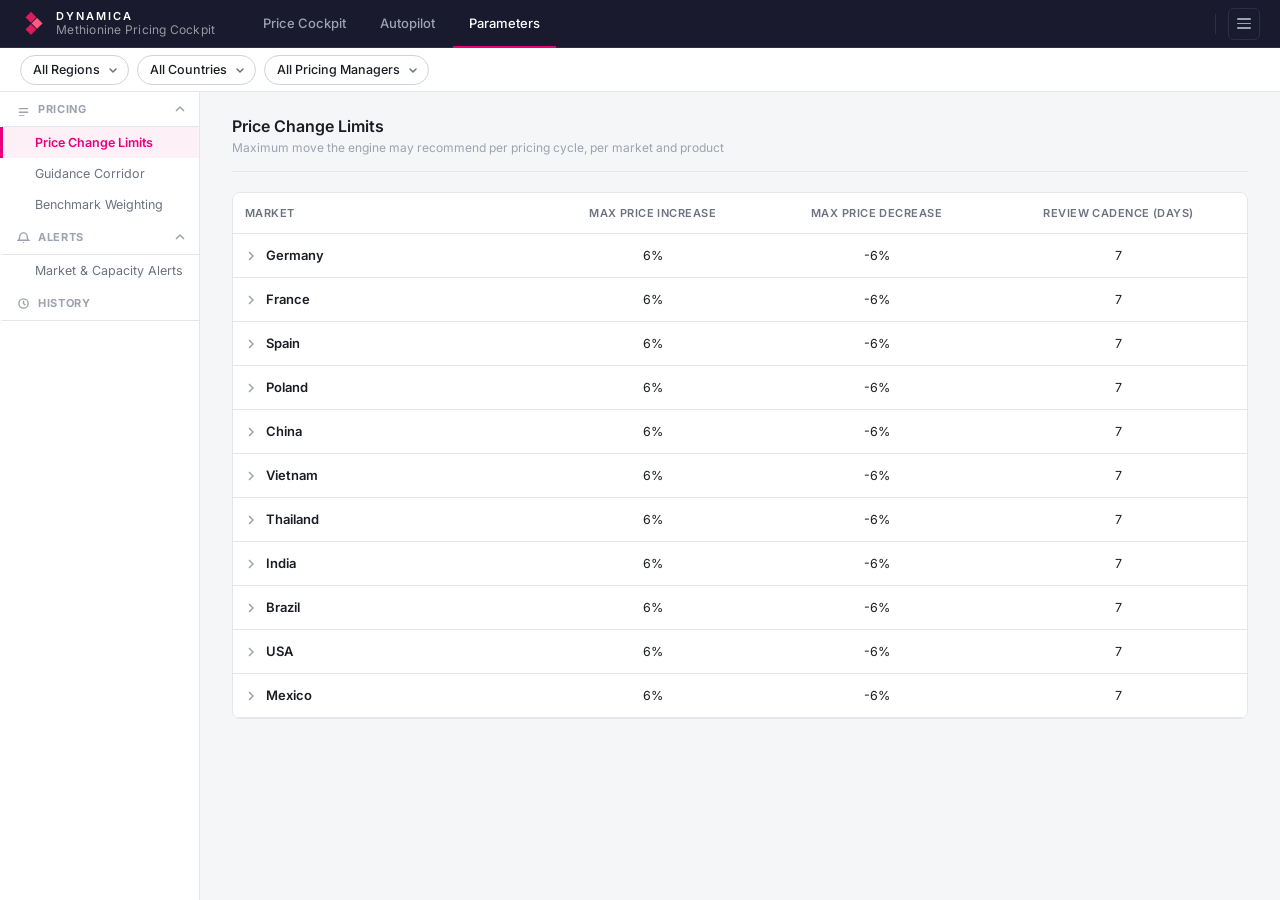
==== adisseo/parameters.html @ 4eb28b3c "Adisseo Methionine Pricing Cockpit demo Reskin of the Dynamica pricing demo for Adisseo's Methionine" ====
<!DOCTYPE html>
<html lang="en">
<head>
  <meta charset="UTF-8" />
  <meta name="viewport" content="width=device-width, initial-scale=1.0" />
  <title>Parameters — Dynamica Methionine</title>
  <link rel="stylesheet" href="styles.css" />
  <script src="data.js"></script>
  <script>const COMMUNITIES = COUNTRIES;</script>
  <script src="filters.js"></script>
</head>
<body>
<div class="app">
  <nav class="topnav">
    <a href="pricing.html" style="display:flex;align-items:center;gap:8px;margin-right:32px;text-decoration:none;flex-shrink:0;">
      <img src="engine_logo (2).png" style="height:28px;width:auto;display:block;" alt="Dynamica">
      <div style="display:flex;flex-direction:column;line-height:1;gap:2px;">
        <span style="font-family:'Inter',sans-serif;font-size:11px;font-weight:600;letter-spacing:0.18em;color:#ffffff;text-transform:uppercase;">DYNAMICA</span>
        <span style="font-family:'Inter',sans-serif;font-size:12px;font-weight:400;letter-spacing:0.02em;color:rgba(255,255,255,0.55);">Methionine Pricing Cockpit</span>
      </div>
    </a>
    <div class="nav-tabs">
      <a href="pricing.html" class="nav-tab">Price Cockpit</a>
      <a href="autopilot.html" class="nav-tab">Autopilot</a>
      <a href="parameters.html" class="nav-tab active">Parameters</a>
    </div>
    <div class="nav-divider"></div>
    <div style="position:relative;">
      <button class="nav-menu-btn" id="menuBtn" onclick="toggleMenu()"><span></span><span></span><span></span></button>
      <div class="nav-dropdown" id="navDropdown">
        <a href="login.html" style="color:var(--text-secondary);"><svg viewBox="0 0 16 16" fill="none" stroke="currentColor" stroke-width="1.5" stroke-linecap="round"><path d="M7 3H3v10h4"/><path d="M10 11l3-3-3-3"/><line x1="13" y1="8" x2="6.5" y2="8"/></svg>Log out</a>
      </div>
    </div>
  </nav>

  <div class="filter-bar" id="filterBar"></div>

  <div style="display:flex;flex:1;overflow:hidden;">
    <div id="paramNav" style="width:200px;flex-shrink:0;border-right:1px solid var(--border);overflow-y:auto;background:var(--surface);"></div>
    <div id="paramPanel" style="flex:1;overflow-y:auto;padding:24px 32px;background:var(--body-bg);"></div>
  </div>
</div>

<script>
// ── Sections config ──────────────────────────────────────
const PARAM_SECTIONS = [
  {
    group: 'Pricing',
    icon: '<path d="M2 10h10M2 6h10M2 14h6"/>',
    items: [
      { id: 'optimization', label: 'Price Change Limits' },
      { id: 'corridor',     label: 'Guidance Corridor' },
      { id: 'benchmarks',   label: 'Benchmark Weighting' },
    ]
  },
  {
    group: 'Alerts',
    icon: '<path d="M7 2a4 4 0 0 1 4 4c0 3 1.5 4 1.5 4H1.5S3 9 3 6a4 4 0 0 1 4-4z"/><line x1="7" y1="12" x2="7" y2="13"/>',
    items: [
      { id: 'alerts', label: 'Market & Capacity Alerts' },
    ]
  },
  {
    group: 'History',
    icon: '<circle cx="7" cy="7" r="5"/><polyline points="7,4 7,7 9,9"/>',
    items: []
  },
];

const SECTION_META = {
  optimization: { title:'Price Change Limits', desc:'Maximum move the engine may recommend per pricing cycle, per market and product' },
  corridor:     { title:'Guidance Corridor', desc:'Width of the recommended price corridor and the contribution-margin floor over variable cost' },
  benchmarks:   { title:'Benchmark Weighting', desc:'How Feedinfo and Boyar published prices are blended into the market reference' },
  alerts:       { title:'Market & Capacity Alerts', desc:'Thresholds for significant market movement and capacity utilization alerts' },
  history:      { title:'Parameter History', desc:'View parameters as configured on a specific date' },
};

let selectedParamSection = 'optimization';
let expandedParamGroups = new Set(['Pricing','Alerts']);
let expandedProperties = new Set();
const paramChanges = {};

// ── Nav menu ─────────────────────────────────────────────
function toggleMenu() { document.getElementById('navDropdown').classList.toggle('open'); }
document.addEventListener('click', e => { if(!e.target.closest('.nav-menu-btn')&&!e.target.closest('.nav-dropdown')) document.getElementById('navDropdown').classList.remove('open'); });

// ── Filters (shared pill component) ───────────────────────
let pillFilters = null;
function getMsValues(id) { return pillFilters ? pillFilters.values(id) : []; }

function populateFilters() {
  pillFilters = createPillFilters({
    container: document.getElementById('filterBar'),
    filters: [
      { id: 'state',     label: 'Regions',          items: [...new Set(COMMUNITIES.map(c => c.regionName))] },
      { id: 'community', label: 'Countries',        items: COMMUNITIES.map(c => c.name) },
      { id: 'rm',        label: 'Pricing Managers', items: [...new Set(COMMUNITIES.map(c => c.pm))] },
    ],
    storageKey: 'adisseo_params_filters',
    onChange: renderParamPanel,
  });
}

// ── Toast ────────────────────────────────────────────────
function showToast(message) {
  const existing = document.getElementById('toast'); if (existing) existing.remove();
  const el = document.createElement('div'); el.id = 'toast';
  el.style.cssText = 'position:fixed;bottom:24px;left:50%;transform:translateX(-50%);background:#1a1d23;color:#fff;padding:10px 20px;border-radius:8px;font-size:13px;font-weight:500;border:1px solid var(--accent);box-shadow:0 8px 32px rgba(0,0,0,.18);z-index:9999;opacity:0;transition:opacity .2s;display:flex;align-items:center;gap:8px;';
  el.innerHTML = '<svg width="14" height="14" viewBox="0 0 14 14" fill="none" stroke="var(--accent)" stroke-width="2"><polyline points="2,7 5.5,10.5 12,3"/></svg>' + message;
  document.body.appendChild(el);
  requestAnimationFrame(() => { el.style.opacity = '1'; });
  setTimeout(() => { el.style.opacity = '0'; setTimeout(() => el.remove(), 200); }, 2500);
}

// ── Sidebar ──────────────────────────────────────────────
function renderParamNav() {
  const nav = document.getElementById('paramNav');
  let html = '';
  PARAM_SECTIONS.forEach(g => {
    const hasItems = g.items && g.items.length > 0;
    const isHistorySelf = !hasItems && selectedParamSection === g.group.toLowerCase();
    const expanded = expandedParamGroups.has(g.group);
    const onClick = hasItems
      ? `toggleParamGroup('${g.group}')`
      : `selectParamSection('${g.group.toLowerCase()}')`;
    const headerBg = isHistorySelf ? 'rgba(232,0,125,0.06)' : 'transparent';
    const headerColor = isHistorySelf ? 'var(--accent)' : 'var(--text-muted)';
    const borderL = isHistorySelf ? '3px solid var(--accent)' : '3px solid transparent';
    html += `
      <div onclick="${onClick}" style="display:flex;align-items:center;gap:8px;padding:10px 14px;cursor:pointer;font-size:11px;font-weight:700;color:${headerColor};text-transform:uppercase;letter-spacing:.06em;border-bottom:1px solid var(--border);user-select:none;background:${headerBg};border-left:${borderL};">
        <svg width="13" height="13" viewBox="0 0 14 14" fill="none" stroke="currentColor" stroke-width="1.5">${g.icon}</svg>
        ${g.group}
        ${hasItems ? `<svg width="10" height="10" viewBox="0 0 10 6" fill="none" stroke="currentColor" stroke-width="1.5" style="margin-left:auto;transform:rotate(${expanded ? '180' : '0'}deg);transition:transform .2s;"><path d="M1 1l4 4 4-4"/></svg>` : ''}
      </div>
    `;
    if (hasItems && expanded) {
      g.items.forEach(item => {
        const sel = selectedParamSection === item.id;
        html += `
          <div onclick="selectParamSection('${item.id}')" style="padding:8px 14px 8px 32px;cursor:pointer;font-size:12.5px;font-weight:${sel ? '600' : '400'};color:${sel ? 'var(--accent)' : 'var(--text-secondary)'};background:${sel ? 'rgba(232,0,125,0.06)' : 'transparent'};border-left:3px solid ${sel ? 'var(--accent)' : 'transparent'};transition:all .1s;">
            ${item.label}
          </div>
        `;
      });
    }
  });
  nav.innerHTML = html;
}

function selectParamSection(id) {
  selectedParamSection = id;
  renderParamNav();
  renderParamPanel();
}

function toggleParamGroup(group) {
  if (expandedParamGroups.has(group)) expandedParamGroups.delete(group);
  else expandedParamGroups.add(group);
  renderParamNav();
}

// ── Filter helper ────────────────────────────────────────
function getFilteredCommunities() {
  const sf=getMsValues('state'),cf=getMsValues('community'),rf=getMsValues('rm');
  return PARAMETERS_DATA.filter(c=>{
    if(sf.length&&!sf.includes(c.regionName))return false;
    if(cf.length&&!cf.includes(c.name))return false;
    if(rf.length&&!rf.includes(c.pm))return false;
    return true;
  });
}

// ── Cell builders ────────────────────────────────────────
function pInp(val, suffix, key) {
  const ck = key in paramChanges;
  const bd = ck ? '2px solid var(--accent)' : '1px solid transparent';
  return `<input type="text" value="${val}${suffix}" data-key="${key}" onfocus="this.style.border='1px solid var(--accent)';this.style.background='#fff'" onblur="fmtP(this,'${suffix}');this.style.background='transparent'" oninput="onP(this,'${key}','${suffix}')" style="width:62px;text-align:center;border:${bd};border-radius:4px;padding:4px 6px;font-family:'Inter',sans-serif;font-size:12.5px;background:transparent;outline:none;color:var(--text-primary);">`;
}
function dInp(val, key) {
  const ck = key in paramChanges;
  const bd = ck ? '2px solid var(--accent)' : '1px solid transparent';
  return `<input type="text" value="${val}" data-key="${key}" onfocus="this.style.border='1px solid var(--accent)';this.style.background='#fff'" onblur="this.style.background='transparent';if(!this.dataset.changed)this.style.border='1px solid transparent'" oninput="onD(this,'${key}')" style="width:54px;text-align:center;border:${bd};border-radius:4px;padding:4px 6px;font-family:'Inter',sans-serif;font-size:12.5px;background:transparent;outline:none;color:var(--text-primary);">`;
}
function selInp(val, key) {
  return `<select onchange="onS(this,'${key}')" style="border:1px solid var(--border);border-radius:4px;padding:4px 6px;font-family:'Inter',sans-serif;font-size:12px;background:var(--surface);outline:none;color:var(--text-primary);cursor:pointer;"><option ${val==='Individual'?'selected':''}>Individual</option><option ${val==='Unit Group'?'selected':''}>Unit Group</option></select>`;
}
function togInp(val, key) {
  return `<label class="toggle" style="margin:0 auto;"><input type="checkbox" ${val?'checked':''} onchange="onT(this,'${key}')"><span class="toggle-slider"></span></label>`;
}
function onP(input, key, suffix) {
  const raw = input.value.replace(/[^0-9.\-]/g, '');
  input.value = raw;
  paramChanges[key] = parseFloat(raw);
  input.style.border = '2px solid var(--accent)';
  input.dataset.changed = 'true';
  checkSave();
}
function fmtP(input, suffix) {
  const v = parseFloat(input.value.replace(/[^0-9.\-]/g, ''));
  input.value = isNaN(v) ? '' : v + suffix;
  if (!input.dataset.changed) input.style.border = '1px solid transparent';
}
function onD(input, key) {
  const v = parseInt(input.value);
  if (!isNaN(v)) { paramChanges[key] = v; input.style.border = '2px solid var(--accent)'; input.dataset.changed = 'true'; }
  checkSave();
}
function onS(sel, key) { paramChanges[key] = sel.value; checkSave(); }
function onT(cb, key) { paramChanges[key] = cb.checked; checkSave(); }

// Signed percent input (1-decimal, sign-constrained). `sign` is 'positive' or 'negative'.
function pInpSigned(val, key, sign) {
  const ck = key in paramChanges;
  const bd = ck ? '2px solid var(--accent)' : '1px solid transparent';
  const cur = (ck ? paramChanges[key] : val);
  const formatted = Number(cur).toFixed(1);
  return `<input type="text" value="${formatted}%" data-key="${key}" data-sign="${sign}" data-prev="${formatted}" onfocus="this.style.border='1px solid var(--accent)';this.style.background='#fff'" oninput="onSignedInput(this)" onblur="onSignedBlur(this)" style="width:68px;text-align:center;border:${bd};border-radius:4px;padding:4px 6px;font-family:'Inter',sans-serif;font-size:12.5px;background:transparent;outline:none;color:var(--text-primary);">`;
}
function onSignedInput(input) {
  const raw = input.value.replace(/[^0-9.\-]/g, '');
  input.value = raw;
  input.style.border = '2px solid var(--accent)';
}
function onSignedBlur(input) {
  const key  = input.dataset.key;
  const sign = input.dataset.sign;
  const prev = parseFloat(input.dataset.prev);
  const raw  = parseFloat(input.value.replace(/[^0-9.\-]/g, ''));
  const valid = !isNaN(raw) && (sign === 'positive' ? raw >= 0 : raw <= 0);
  if (!valid) {
    input.value = prev.toFixed(1) + '%';
    input.style.background = 'rgba(232,0,125,0.12)';
    input.style.border = '2px solid var(--accent)';
    setTimeout(() => {
      input.style.background = 'transparent';
      if (!(key in paramChanges)) input.style.border = '1px solid transparent';
    }, 450);
    return;
  }
  paramChanges[key] = raw;
  input.dataset.prev = raw.toFixed(1);
  input.value = raw.toFixed(1) + '%';
  input.style.background = 'transparent';
  input.style.border = '2px solid var(--accent)';
  checkSave();
}

function checkSave() {
  const btn = document.getElementById('paramSaveBtn');
  if (btn) btn.style.display = Object.keys(paramChanges).length > 0 ? 'inline-flex' : 'none';
}

function toggleProp(id) {
  if (expandedProperties.has(id)) expandedProperties.delete(id);
  else expandedProperties.add(id);
  renderParamPanel();
}

// ── Section column definitions ───────────────────────────
const SECTION_COLUMNS = {
  optimization: [
    { label:'Max Price Increase', render:(p,k)=>pInp(p.maxPriceChange,'%',k('maxPriceChange')) },
    { label:'Max Price Decrease', render:(p,k)=>pInp(p.minPriceChange,'%',k('minPriceChange')) },
    { label:'Review Cadence (days)', render:(p,k)=>dInp(p.reviewCadenceDays,k('reviewCadenceDays')) },
  ],
  corridor: [
    { label:'Corridor Width (±%)', render:(p,k)=>pInp(p.corridorWidthPct,'%',k('corridorWidthPct')) },
    { label:'Margin Floor over Var. Cost', render:(p,k)=>pInp(p.costFloorMarginPct,'%',k('costFloorMarginPct')) },
  ],
  benchmarks: [
    { label:'Feedinfo Weight', render:(p,k)=>pInp(p.feedinfoWeightPct,'%',k('feedinfoWeightPct')) },
    { label:'Boyar Weight', contextual: true, render:(p)=>`<span style="color:var(--text-secondary);font-size:12px;">${100 - (p.feedinfoWeightPct ?? 60)}%</span>` },
  ],
  alerts: [
    { label:'Market Move Alert (±%)', render:(p,k)=>pInp(p.marketMoveAlertPct,'%',k('marketMoveAlertPct')) },
    { label:'Capacity Alert (>%)', render:(p,k)=>pInp(p.capUtilAlertPct,'%',k('capUtilAlertPct')) },
  ],
};

// ── Right panel: render ──────────────────────────────────
function renderParamPanel() {
  const panel = document.getElementById('paramPanel');
  const meta = SECTION_META[selectedParamSection] ?? SECTION_META.optimization;

  const header = `
    <div style="display:flex;justify-content:space-between;align-items:flex-start;margin-bottom:20px;padding-bottom:16px;border-bottom:1px solid var(--border);">
      <div>
        <h2 style="font-size:16px;font-weight:600;color:var(--text-primary);margin:0 0 4px 0;">${meta.title}</h2>
        <p style="font-size:12px;color:var(--text-muted);margin:0;">${meta.desc}</p>
      </div>
      <button id="paramSaveBtn" class="btn btn-primary" onclick="saveParams()" style="display:${Object.keys(paramChanges).length>0?'inline-flex':'none'};font-size:12px;">Save changes</button>
    </div>
  `;

  let body = '';
  if (SECTION_COLUMNS[selectedParamSection]) {
    body = renderColumnSection(selectedParamSection);
  } else if (selectedParamSection === 'history') {
    body = renderHistorySection();
  }

  panel.innerHTML = header + body;
}

// ── Generic columned section ─────────────────────────────
function renderColumnSection(sectionId) {
  const cols = SECTION_COLUMNS[sectionId];
  const data = getFilteredCommunities();
  const ths = cols.map(c => `<th style="text-align:center;font-size:11px;font-weight:600;color:var(--text-secondary);text-transform:uppercase;letter-spacing:.04em;padding:10px 8px;white-space:nowrap;">${c.label}</th>`).join('');

  let rows = '';
  data.forEach(comm => {
    const propOpen = expandedProperties.has(comm.id);
    const pkProp = (k) => comm.id + '-property-' + k;
    const propCells = cols.map(c => `<td style="text-align:center;padding:6px 8px;">${c.render(comm.params, pkProp, comm)}</td>`).join('');
    rows += `
      <tr class="row-property">
        <td style="position:sticky;left:0;background:var(--surface);z-index:5;font-weight:600;white-space:nowrap;padding:8px 12px;">
          <button class="expand-btn ${propOpen?'open':''}" onclick="toggleProp('${comm.id}')"><svg viewBox="0 0 12 12" fill="none" stroke="currentColor" stroke-width="1.5"><polyline points="4,2 8,6 4,10"/></svg></button>
          ${comm.name}
        </td>
        ${propCells}
      </tr>
    `;
    if (propOpen) {
      comm.bedTypes.forEach(bt => {
        const pkBt = (k) => comm.id + '-' + bt.type + '-' + k;
        const btCells = cols.map(c => {
          if (c.contextual) return `<td style="padding:6px 8px;background:rgba(0,0,0,0.015);"></td>`;
          return `<td style="text-align:center;padding:6px 8px;background:rgba(0,0,0,0.015);">${c.render(bt.params, pkBt, comm)}</td>`;
        }).join('');
        rows += `
          <tr class="row-bedtype">
            <td style="position:sticky;left:0;background:#fafbfc;padding:7px 12px 7px 36px;z-index:5;white-space:nowrap;font-size:12px;color:var(--text-secondary);">${bt.type}</td>
            ${btCells}
          </tr>
        `;
      });
    }
  });

  return `
    <div style="background:var(--surface);border:1px solid var(--border);border-radius:8px;overflow:hidden;">
      <div style="overflow-x:auto;">
        <table class="data-table" style="width:100%;">
          <thead>
            <tr>
              <th style="position:sticky;left:0;background:var(--surface);z-index:6;text-align:left;font-size:11px;font-weight:600;color:var(--text-secondary);text-transform:uppercase;letter-spacing:.04em;padding:10px 12px;min-width:200px;">Market</th>
              ${ths}
            </tr>
          </thead>
          <tbody>${rows}</tbody>
        </table>
      </div>
    </div>
  `;
}

// ── History ──────────────────────────────────────────────
function renderHistorySection() {
  return `
    <div style="display:flex;align-items:center;gap:12px;margin-bottom:20px;padding:14px 16px;background:var(--surface);border-radius:8px;border:1px solid var(--border);">
      <span style="font-size:13px;color:var(--text-secondary);">View parameters as of:</span>
      <input type="date" id="historyDate" onchange="loadHistoryParams(this.value)" style="border:1px solid var(--border-mid);border-radius:var(--radius);padding:6px 10px;font-family:'Inter',sans-serif;font-size:13px;color:var(--text-primary);outline:none;background:var(--surface);">
      <button onclick="setHistoryDate(30)" class="btn btn-ghost" style="font-size:11px;padding:5px 10px;">30 days ago</button>
      <button onclick="setHistoryDate(60)" class="btn btn-ghost" style="font-size:11px;padding:5px 10px;">60 days ago</button>
      <button onclick="setHistoryDate(90)" class="btn btn-ghost" style="font-size:11px;padding:5px 10px;">90 days ago</button>
    </div>
    <div id="historyContent"></div>
  `;
}

function setHistoryDate(daysAgo) {
  const d = new Date();
  d.setDate(d.getDate() - daysAgo);
  const formatted = d.toISOString().split('T')[0];
  const el = document.getElementById('historyDate');
  if (el) el.value = formatted;
  loadHistoryParams(formatted);
}

function loadHistoryParams(dateStr) {
  if (!dateStr) return;
  const seed = new Date(dateStr).getTime();
  const variation = (Math.floor(seed / 86400000) % 5) - 2;
  renderHistoryView(variation);
}

function renderHistoryView(variation) {
  const data = getFilteredCommunities();
  const sections = [
    { id:'optimization', title:'Price Change Limits', cols:SECTION_COLUMNS.optimization },
    { id:'corridor',     title:'Guidance Corridor', cols:SECTION_COLUMNS.corridor },
    { id:'benchmarks',   title:'Benchmark Weighting', cols:SECTION_COLUMNS.benchmarks },
    { id:'alerts',       title:'Market & Capacity Alerts', cols:SECTION_COLUMNS.alerts },
  ];

  // Render each parameter as text, applying small variation
  function snapshot(p, key) {
    const cur = p[key];
    if (typeof cur === 'number') {
      const histVal = parseFloat((cur + variation * 0.5).toFixed(1));
      const changed = histVal !== cur;
      return { val: histVal, cur, changed };
    }
    return { val: cur, cur, changed: false };
  }

  // Map column label → param key
  const COL_KEY = {
    'Max Price Increase':'maxPriceChange', 'Max Price Decrease':'minPriceChange', 'Review Cadence (days)':'reviewCadenceDays',
    'Corridor Width (±%)':'corridorWidthPct', 'Margin Floor over Var. Cost':'costFloorMarginPct',
    'Feedinfo Weight':'feedinfoWeightPct',
    'Market Move Alert (±%)':'marketMoveAlertPct', 'Capacity Alert (>%)':'capUtilAlertPct',
  };

  let html = '<div style="display:grid;grid-template-columns:1fr 1fr;gap:20px;">';
  sections.forEach(s => {
    let rows = '';
    data.forEach(comm => {
      const cells = s.cols.map(col => {
        // Section-specific param key for ambiguous labels
        let key = COL_KEY[col.label];
        if (!key) return '<td style="padding:6px 8px;text-align:center;font-size:12px;color:var(--text-muted);">—</td>';
        const snap = snapshot(comm.params, key);
        const bg = snap.changed ? 'background:rgba(245,166,35,0.08);' : '';
        const badge = snap.changed ? ' <span style="font-size:9px;color:#92400e;background:rgba(245,166,35,0.2);border-radius:3px;padding:1px 4px;margin-left:4px;">Changed</span>' : '';
        return `<td style="padding:6px 8px;text-align:center;font-size:12px;color:var(--text-primary);${bg}">${snap.val}${badge}</td>`;
      }).join('');
      rows += `<tr><td style="padding:7px 12px;font-weight:500;font-size:12.5px;white-space:nowrap;">${comm.name}</td>${cells}</tr>`;
    });
    const ths = s.cols.map(c => `<th style="text-align:center;font-size:10.5px;font-weight:600;color:var(--text-secondary);text-transform:uppercase;letter-spacing:.04em;padding:8px;">${c.label}</th>`).join('');
    html += `
      <div style="background:var(--surface);border:1px solid var(--border);border-radius:8px;overflow:hidden;">
        <div style="padding:12px 16px;background:var(--body-bg);border-bottom:1px solid var(--border);font-size:12px;font-weight:600;color:var(--text-primary);text-transform:uppercase;letter-spacing:.05em;">${s.title}</div>
        <div style="overflow-x:auto;">
          <table class="data-table" style="width:100%;">
            <thead><tr><th style="text-align:left;font-size:10.5px;font-weight:600;color:var(--text-secondary);text-transform:uppercase;letter-spacing:.04em;padding:8px 12px;">Market</th>${ths}</tr></thead>
            <tbody>${rows}</tbody>
          </table>
        </div>
      </div>
    `;
  });
  html += '</div>';
  const el = document.getElementById('historyContent');
  if (el) el.innerHTML = html;
}

// ── Save ─────────────────────────────────────────────────
function saveParams() {
  Object.entries(paramChanges).forEach(([key, val]) => {
    const parts = key.split('-');
    const commId = parts[0] + '-' + parts[1];
    const level = parts[2];
    const paramKey = parts.slice(3).join('-');
    const comm = PARAMETERS_DATA.find(c => c.id === commId);
    if (!comm) return;
    const target = level === 'property'
      ? comm.params
      : (comm.bedTypes.find(b => b.type === level)?.params);
    if (!target) return;
    // Dotted paramKey (e.g. "concessionRounding.dollarMethod") routes into a
    // nested object; numeric amount fields are parsed to float so the UI can
    // read them back with `===` comparisons.
    if (paramKey.includes('.')) {
      const [obj, sub] = paramKey.split('.');
      if (!target[obj] || typeof target[obj] !== 'object') target[obj] = {};
      const isAmountField = sub === 'dollarAmount' || sub === 'percentAmount';
      target[obj][sub] = isAmountField ? parseFloat(val) : val;
    } else {
      target[paramKey] = val;
    }
  });
  Object.keys(paramChanges).forEach(k => delete paramChanges[k]);
  renderParamPanel();
  showToast('Parameters saved successfully');
}

// ── Init ─────────────────────────────────────────────────
populateFilters();
renderParamNav();
renderParamPanel();
</script>
</body>
</html>
---- adisseo/styles.css ----
@import url('https://fonts.googleapis.com/css2?family=Inter:wght@400;500;600;700&family=JetBrains+Mono:wght@400;500&display=swap');

/* ── Reset & Base ─────────────────────────────────────────── */
*, *::before, *::after { box-sizing: border-box; margin: 0; padding: 0; }

:root {
  --nav-bg:       #1a1a2e;
  --nav-border:   #2d2d44;
  --accent:       #e8007d;
  --accent-dim:   #c2185b;
  --accent-text:  #e8007d;
  --warn:         #f5a623;
  --danger:       #e05252;
  --body-bg:      #f5f6f8;
  --surface:      #ffffff;
  --border:       #e4e6eb;
  --border-mid:   #d0d3da;
  --text-primary: #1a1d23;
  --text-secondary: #6b7280;
  --text-muted:   #9ca3af;
  --row-hover:    #f0f4ff;
  --row-selected: #eef2ff;
  --pill-bg:      #1e2028;
  --radius:       6px;
  --radius-lg:    10px;
  --shadow-sm:    0 1px 3px rgba(0,0,0,.08);
  --shadow-md:    0 4px 16px rgba(0,0,0,.12);
  --shadow-lg:    0 8px 32px rgba(0,0,0,.18);
}

html, body {
  font-family: 'Inter', -apple-system, BlinkMacSystemFont, sans-serif;
  font-size: 13px;
  color: var(--text-primary);
  background: var(--body-bg);
  height: 100%;
  overflow: hidden;
}

/* ── App Shell ────────────────────────────────────────────── */
.app {
  display: flex;
  flex-direction: column;
  height: 100vh;
  overflow: hidden;
}

/* ── Top Nav ──────────────────────────────────────────────── */
.topnav {
  background: var(--nav-bg);
  border-bottom: 1px solid var(--nav-border);
  display: flex;
  align-items: center;
  padding: 0 20px;
  height: 48px;
  flex-shrink: 0;
  gap: 0;
  position: relative;
  z-index: 100;
}

.logo {
  display: flex;
  align-items: center;
  gap: 8px;
  margin-right: 32px;
  text-decoration: none;
}

.logo-mark {
  width: 26px;
  height: 26px;
  background: var(--accent);
  border-radius: 5px;
  display: flex;
  align-items: center;
  justify-content: center;
}

.logo-mark svg { width: 14px; height: 14px; fill: #fff; }

.logo-text {
  font-size: 14px;
  font-weight: 600;
  color: #fff;
  letter-spacing: .04em;
  text-transform: uppercase;
}

/* Main tabs in nav */
.nav-tabs {
  display: flex;
  align-items: center;
  gap: 2px;
  flex: 1;
}

.nav-tab {
  color: #9ca3af;
  text-decoration: none;
  font-size: 13px;
  font-weight: 500;
  padding: 14px 16px 13px;
  border-bottom: 2px solid transparent;
  transition: color .15s, border-color .15s;
  white-space: nowrap;
  height: 48px;
  display: inline-flex;
  align-items: center;
}

.nav-tab:hover { color: #e5e7eb; }

.nav-tab.active {
  color: #fff;
  border-bottom-color: var(--accent);
  background: none;
}

.nav-divider {
  width: 1px;
  height: 20px;
  background: var(--nav-border);
  margin: 0 12px;
}

/* Burger / menu icon */
.nav-menu-btn {
  width: 32px;
  height: 32px;
  border-radius: var(--radius);
  border: 1px solid var(--nav-border);
  background: transparent;
  cursor: pointer;
  display: flex;
  align-items: center;
  justify-content: center;
  gap: 0;
  flex-direction: column;
  padding: 0;
  transition: background .15s;
  position: relative;
}

.nav-menu-btn:hover { background: rgba(255,255,255,.08); }

.nav-menu-btn span {
  display: block;
  width: 14px;
  height: 1.5px;
  background: #9ca3af;
  margin: 1.5px 0;
  border-radius: 2px;
  transition: background .15s;
}

.nav-menu-btn:hover span { background: #e5e7eb; }

/* Dropdown menu from burger */
.nav-dropdown {
  position: absolute;
  top: calc(100% + 8px);
  right: 0;
  background: var(--surface);
  border: 1px solid var(--border);
  border-radius: var(--radius-lg);
  box-shadow: var(--shadow-lg);
  min-width: 180px;
  z-index: 999;
  display: none;
  overflow: hidden;
}

.nav-dropdown.open { display: block; }

.nav-dropdown a {
  display: flex;
  align-items: center;
  gap: 10px;
  padding: 10px 16px;
  color: var(--text-primary);
  text-decoration: none;
  font-size: 13px;
  font-weight: 500;
  transition: background .12s;
}

.nav-dropdown a:hover { background: var(--row-hover); }

.nav-dropdown a svg { width: 15px; height: 15px; color: var(--text-secondary); }

/* ── Filter Bar ───────────────────────────────────────────── */
.filter-bar {
  background: #ffffff;
  border-bottom: 1px solid var(--border);
  display: flex;
  align-items: center;
  padding: 0 20px;
  height: 44px;
  flex-shrink: 0;
  gap: 8px;
}

/* ── Multi-Select Filter ──────────────────────────────────── */
.ms-wrap { position: relative; display: inline-block; }

.ms-trigger {
  display: flex;
  align-items: center;
  gap: 6px;
  background: var(--surface);
  border: 1px solid var(--border-mid);
  border-radius: 20px;
  color: var(--text-primary);
  font-family: 'Inter', sans-serif;
  font-size: 12.5px;
  font-weight: 500;
  padding: 4px 12px;
  min-width: 130px;
  cursor: pointer;
  transition: border-color .15s;
  white-space: nowrap;
}

.ms-trigger:hover { border-color: var(--accent); }
.ms-trigger svg { flex-shrink: 0; color: #6b7280; }

.ms-dropdown {
  position: absolute;
  top: calc(100% + 4px);
  left: 0;
  min-width: 200px;
  background: #1e2028;
  border: 1px solid #2a2d35;
  border-radius: 8px;
  box-shadow: var(--shadow-lg);
  z-index: 200;
  display: none;
}

.ms-wrap.open .ms-dropdown { display: block; }

.ms-search input {
  width: 100%;
  background: #16181d;
  border: none;
  border-bottom: 1px solid #2a2d35;
  padding: 8px 12px;
  color: #e5e7eb;
  font-family: 'Inter', sans-serif;
  font-size: 12px;
  outline: none;
}

.ms-search input::placeholder { color: #6b7280; }

.ms-options { max-height: 200px; overflow-y: auto; padding: 4px 0; }

.ms-option {
  display: flex;
  align-items: center;
  gap: 8px;
  padding: 6px 12px;
  color: #cbd5e1;
  font-size: 12px;
  cursor: pointer;
  user-select: none;
}

.ms-option:hover { background: rgba(255,255,255,.05); }

.ms-option input[type=checkbox] { accent-color: var(--accent); cursor: pointer; }

.ms-all {
  border-bottom: 1px solid #2a2d35;
  color: #9ca3af;
  font-weight: 500;
}

/* ── Availability Range Picker ───────────────────────────── */
/* Portaled to document.body and position:fixed, so no ancestor can trap it
   in a stacking context. z-index sits above modals (500) and nav dropdowns
   (999) so the popup always renders above whatever triggered it — including
   inside the Lock Unit Pricing modal on pricing.html. */
.avail-range-picker {
  position: fixed;
  z-index: 1100;
  display: none;
  background: #1e2028;
  border: 1px solid #2a2d35;
  border-radius: 10px;
  box-shadow: var(--shadow-lg);
  padding: 16px;
  width: 520px;
}

.avail-range-picker.open { display: block; }

.ar-calendars { display: flex; gap: 20px; }

.ar-cal { flex: 1; }

.ar-cal-header {
  display: flex;
  align-items: center;
  justify-content: space-between;
  margin-bottom: 8px;
}

.ar-weekdays {
  display: grid;
  grid-template-columns: repeat(7, 1fr);
  text-align: center;
  font-size: 10px;
  font-weight: 600;
  color: #6b7280;
  margin-bottom: 4px;
}

.ar-days {
  display: grid;
  grid-template-columns: repeat(7, 1fr);
  gap: 2px;
}

.ar-day {
  width: 32px;
  height: 32px;
  display: flex;
  align-items: center;
  justify-content: center;
  border-radius: 50%;
  color: #e5e7eb;
  font-size: 11.5px;
  cursor: pointer;
  transition: background .12s;
  border: none;
  background: none;
  font-family: 'Inter', sans-serif;
}

.ar-day:hover { background: rgba(255,255,255,.1); }
.ar-day.empty { visibility: hidden; cursor: default; }
.ar-day.today { outline: 1px solid var(--accent); }
.ar-day.range-start,
.ar-day.range-end { background: var(--accent); color: #fff; }
.ar-day.range-start { border-radius: 50% 0 0 50%; }
.ar-day.range-end { border-radius: 0 50% 50% 0; }
.ar-day.in-range { background: rgba(62,207,142,0.15); border-radius: 0; }
.ar-day.hover-range { background: rgba(232,0,125,0.12); border-radius: 0; }

.ar-footer {
  display: flex;
  align-items: center;
  justify-content: space-between;
  margin-top: 14px;
  padding-top: 12px;
  border-top: 1px solid #2a2d35;
}

.ar-range-text {
  font-size: 12px;
  color: #9ca3af;
}

.avail-range-btn svg:first-child { margin-right: 2px; }

/* ── Sub-tab Bar ──────────────────────────────────────────── */
.subtab-bar {
  background: var(--surface);
  border-bottom: 1px solid var(--border);
  display: flex;
  align-items: center;
  padding: 0 20px;
  height: 44px;
  flex-shrink: 0;
  gap: 0;
}

.subtab {
  color: var(--text-secondary);
  text-decoration: none;
  font-size: 13px;
  font-weight: 500;
  padding: 10px 16px;
  border-bottom: 2px solid transparent;
  margin-bottom: -1px;
  transition: color .15s, border-color .15s;
  white-space: nowrap;
}

.subtab:hover { color: var(--text-primary); }

.subtab.active {
  color: var(--text-primary);
  border-bottom-color: var(--accent);
}

.subtab-spacer { flex: 1; }

/* Advanced Filters button */
.btn-adv-filters {
  display: flex;
  align-items: center;
  gap: 6px;
  padding: 6px 12px;
  border: 1px solid var(--border-mid);
  border-radius: var(--radius);
  background: var(--surface);
  color: var(--text-secondary);
  font-family: 'Inter', sans-serif;
  font-size: 12px;
  font-weight: 500;
  cursor: pointer;
  transition: background .15s, border-color .15s;
}

.btn-adv-filters:hover { background: var(--row-hover); border-color: var(--border-mid); }

.btn-adv-filters svg { width: 13px; height: 13px; }

/* Re-run pricing — reuses the .btn-adv-filters outlined look so the two
   sit flush in the subtab bar. Disabled + spinner states handled inline. */
.btn-rerun[disabled] { opacity: .7; cursor: default; }
.btn-rerun .rerun-spinner {
  width: 12px; height: 12px;
  border: 2px solid rgba(0,0,0,0.15);
  border-top-color: var(--accent);
  border-radius: 50%;
  animation: rerun-spin .7s linear infinite;
  display: inline-block;
}
@keyframes rerun-spin { to { transform: rotate(360deg); } }

/* Small muted timestamp that sits to the left of the Re-run button. */
.rerun-timestamp {
  font-family: 'Inter', sans-serif;
  font-size: 11.5px;
  color: var(--text-muted);
  white-space: nowrap;
  margin-right: 8px;
}

/* Save button */
.btn-save {
  display: flex;
  align-items: center;
  gap: 6px;
  padding: 6px 16px;
  border: none;
  border-radius: var(--radius);
  background: var(--accent);
  color: #fff;
  font-family: 'Inter', sans-serif;
  font-size: 12px;
  font-weight: 600;
  cursor: pointer;
  transition: background .15s;
}

.btn-save:hover { background: var(--accent-dim); }

/* ── Main Content Area ────────────────────────────────────── */
.main {
  flex: 1;
  overflow: hidden;
  display: flex;
  flex-direction: column;
  position: relative;
}

/* ── Status Legend ────────────────────────────────────────── */
.status-legend {
  background: #fafbfc;
  border-bottom: 1px solid var(--border);
  padding: 5px 20px;
  font-size: 11px;
  color: var(--text-muted);
  display: flex;
  align-items: center;
  gap: 10px;
  flex-shrink: 0;
}

.status-legend-group { font-weight: 500; color: var(--text-secondary); }
.status-legend-item { display: inline-flex; align-items: center; gap: 4px; }
.status-legend-sep { color: var(--border-mid); margin: 0 4px; }

/* ── Term Table Sticky Column ─────────────────────────────── */
.term-name-cell {
  position: sticky;
  left: 0;
  background: var(--surface);
  z-index: 5;
  min-width: 180px;
  max-width: 180px;
  width: 180px;
  white-space: nowrap;
  overflow: hidden;
  text-overflow: ellipsis;
  padding-right: 12px;
}

.term-name-cell .term-name-text {
  display: inline-block;
  max-width: 140px;
  overflow: hidden;
  text-overflow: ellipsis;
  vertical-align: middle;
}

tr.row-property .term-name-cell { background: #fff; }
tr.row-bedtype .term-name-cell { background: #fafbfc; padding-left: 20px; max-width: none; overflow: visible; }

/* ── Data Table ───────────────────────────────────────────── */
.table-wrap {
  flex: 1;
  overflow-x: auto;
  overflow-y: auto;
}

table.data-table {
  table-layout: auto;
  width: 100%;
  border-collapse: collapse;
  font-family: 'Inter', sans-serif;
  font-size: 12.5px;
}

table.data-table th:first-child,
table.data-table td:first-child { min-width: 160px; }

table.data-table thead th {
  background: var(--surface);
  border-bottom: 1px solid var(--border);
  padding: 9px 12px;
  text-align: left;
  font-family: 'Inter', sans-serif;
  font-weight: 600;
  font-size: 11px;
  letter-spacing: 0.02em;
  color: var(--text-secondary);
  white-space: nowrap;
  position: sticky;
  top: 0;
  z-index: 10;
}

table.data-table thead th .th-sub {
  font-weight: 400;
  color: var(--text-muted);
  display: block;
  font-size: 10.5px;
  margin-top: 1px;
}


table.data-table tbody tr {
  border-bottom: 1px solid var(--border);
  transition: background .1s;
}

table.data-table tbody tr:hover { background: var(--row-hover); }

table.data-table tbody td {
  padding: 8px 12px;
  vertical-align: middle;
  white-space: nowrap;
  color: var(--text-primary);
}

/* Row hierarchy levels */
tr.row-property td:first-child { font-weight: 600; font-size: 13px; }
tr.row-property { background: #fff; }
tr.row-property td {
  padding-top: 10px;
  padding-bottom: 10px;
  height: 44px;
  vertical-align: middle;
}

tr.row-bedtype td { background: #fafbfc; }
tr.row-bedtype td:first-child { font-weight: 500; padding-left: 28px; }
tr.row-bedtype.clickable:hover td { background: #f0f4ff !important; cursor: pointer; }
tr.row-bedtype td {
  padding-top: 8px;
  padding-bottom: 8px;
  height: 38px;
  vertical-align: middle;
}

tr.row-unit td { background: #fff; }
tr.row-unit td:first-child { padding-left: 44px; }
tr.row-unit td {
  padding-top: 6px;
  padding-bottom: 6px;
  height: 34px;
  vertical-align: middle;
}

/* Consistent thead height */
table.data-table thead tr { height: 40px; }
table.data-table thead th { padding-top: 8px; padding-bottom: 8px; vertical-align: middle; }

/* Ensure form elements align in cells */
table.data-table td input,
table.data-table td select,
table.data-table td button { vertical-align: middle; }

/* Expand chevron */
.expand-btn {
  background: none;
  border: none;
  cursor: pointer;
  padding: 0;
  color: var(--text-muted);
  display: inline-flex;
  align-items: center;
  margin-right: 6px;
  transition: transform .15s;
}

.expand-btn svg { width: 12px; height: 12px; }
.expand-btn.open svg { transform: rotate(90deg); }

/* Availability % */
.avail-pct {
  display: inline-flex;
  align-items: center;
  gap: 5px;
  font-weight: 500;
}

.warn-icon {
  color: var(--warn);
  font-size: 13px;
}


/* Avg badge (ø symbol) */
.avg-badge {
  display: inline-flex;
  align-items: center;
  gap: 4px;
  color: var(--text-secondary);
}

.avg-badge .avg-sym {
  font-size: 11px;
  color: var(--text-muted);
}

/* Price change column sizing */
.price-change-abs .price-input { width: 64px; }
.price-change-pct .price-input { width: 56px; }

/* Price change inline input */
.price-input {
  width: 80px;
  height: 26px;
  border: 1px solid var(--border-mid);
  border-radius: 4px;
  background: #f3f4f6;
  font-family: 'Inter', sans-serif;
  font-size: 12px;
  color: var(--text-primary);
  padding: 3px 6px;
  text-align: right;
  outline: none;
}

.price-input:focus { border-color: var(--accent); background: #fff; }

/* Alert icons row */
.alert-icons {
  display: inline-flex;
  align-items: center;
  gap: 6px;
  color: var(--accent);
}

.alert-icons button {
  background: none;
  border: none;
  cursor: pointer;
  color: var(--accent);
  padding: 0;
  display: flex;
  align-items: center;
}

.alert-icons button svg { width: 13px; height: 13px; }
.alert-icons button:hover { color: var(--accent-dim); }

/* Delta values */
.delta-neg { color: var(--danger); }
.delta-pos { color: var(--accent); }

/* LT / Att. Value highlight */
.highlight-teal { color: var(--accent); font-weight: 600; }

/* Reason input */
.reason-input {
  border: 1px solid var(--border-mid);
  border-radius: 4px;
  background: #f3f4f6;
  font-family: 'Inter', sans-serif;
  font-size: 12px;
  color: var(--text-secondary);
  padding: 4px 8px;
  width: 90px;
  outline: none;
}

.reason-input:focus { border-color: var(--accent); background: #fff; }

/* ── Modal ────────────────────────────────────────────────── */
.modal-backdrop {
  position: fixed;
  inset: 0;
  background: rgba(0,0,0,.45);
  z-index: 500;
  display: none;
  align-items: center;
  justify-content: center;
}

.modal-backdrop.open { display: flex; }

.modal {
  background: var(--surface);
  border-radius: var(--radius-lg);
  box-shadow: var(--shadow-lg);
  font-family: 'Inter', sans-serif;
  width: 480px;
  max-height: 80vh;
  display: flex;
  flex-direction: column;
  overflow: hidden;
}

.modal-header {
  display: flex;
  align-items: flex-start;
  justify-content: space-between;
  padding: 18px 20px 14px;
  border-bottom: 1px solid var(--border);
}

.modal-title { font-size: 15px; font-weight: 600; }
.modal-subtitle { font-size: 12px; color: var(--text-secondary); margin-top: 2px; }

.modal-close {
  background: none;
  border: none;
  cursor: pointer;
  color: var(--text-muted);
  padding: 2px;
  border-radius: 4px;
  display: flex;
  align-items: center;
}

.modal-close:hover { background: var(--row-hover); color: var(--text-primary); }
.modal-close svg { width: 16px; height: 16px; }

.modal-body {
  flex: 1;
  overflow-y: auto;
  padding: 16px 20px;
}

.modal-footer {
  display: flex;
  justify-content: flex-end;
  gap: 8px;
  padding: 14px 20px;
  border-top: 1px solid var(--border);
}

/* Modal table */
table.modal-table {
  width: 100%;
  border-collapse: collapse;
  font-size: 12.5px;
}

table.modal-table thead th {
  border-bottom: 1px solid var(--border);
  padding: 7px 10px;
  text-align: left;
  font-weight: 600;
  font-size: 11.5px;
  color: var(--text-secondary);
}

table.modal-table thead th .th-sub {
  font-weight: 400;
  font-size: 10.5px;
  color: var(--text-muted);
}

table.modal-table tbody td {
  padding: 8px 10px;
  border-bottom: 1px solid var(--border);
}

table.modal-table tbody tr:last-child td { border-bottom: none; }

table.modal-table .info-icon {
  color: var(--warn);
  font-size: 13px;
}

/* Form fields in modal */
.form-field {
  position: relative;
  margin-bottom: 12px;
}

.form-field label {
  position: absolute;
  top: 8px;
  left: 12px;
  font-size: 11px;
  color: var(--text-muted);
  pointer-events: none;
}

.form-field input,
.form-field select {
  width: 100%;
  border: 1px solid var(--border-mid);
  border-radius: var(--radius);
  padding: 22px 12px 8px;
  font-family: 'Inter', sans-serif;
  font-size: 13px;
  color: var(--text-primary);
  background: var(--surface);
  outline: none;
  appearance: none;
}

.form-field input:focus,
.form-field select:focus { border-color: var(--accent); }

.form-row { display: flex; gap: 10px; }
.form-row .form-field { flex: 1; }

/* Toggle */
.toggle-row {
  display: flex;
  align-items: center;
  justify-content: space-between;
  padding: 10px 0;
}

.toggle {
  position: relative;
  width: 38px;
  height: 20px;
}

.toggle input { opacity: 0; width: 0; height: 0; }

.toggle-slider {
  position: absolute;
  inset: 0;
  background: var(--border-mid);
  border-radius: 20px;
  cursor: pointer;
  transition: background .2s;
}

.toggle-slider::before {
  content: '';
  position: absolute;
  width: 14px;
  height: 14px;
  background: #fff;
  border-radius: 50%;
  top: 3px;
  left: 3px;
  transition: transform .2s;
}

.toggle input:checked + .toggle-slider { background: var(--accent); }
.toggle input:checked + .toggle-slider::before { transform: translateX(18px); }

/* ── Advanced Filters Drawer ──────────────────────────────── */
.adv-drawer {
  position: absolute;
  top: 0;
  right: 0;
  bottom: 20px;            /* small gap above viewport bottom */
  width: 420px;
  background: var(--surface);
  border-left: 1px solid var(--border);
  box-shadow: var(--shadow-md);
  display: none;
  flex-direction: column;
  z-index: 50;
  overflow: hidden;        /* scroll happens in .adv-drawer-body */
}

/* Modifier for pages whose drawer should visually overlap the legend strip
   and KPI stats strip (pricing.html, pricing-renewals.html). Positions the
   drawer against the viewport so its top sits at the bottom of the subtab
   bar (topnav 48 + filter-bar 44 + subtab-bar 44 = 136px). */
.adv-drawer.adv-drawer-tall {
  position: fixed;
  top: 136px;
  right: 0;
  bottom: 20px;
}

.adv-drawer.open { display: flex; }

/* Scrollable section wrapper between the sticky header and footer. Host
   pages wrap their existing .adv-section list in this div. */
.adv-drawer-body {
  flex: 1;
  overflow-y: auto;
}

.adv-drawer-header {
  display: flex;
  align-items: center;
  justify-content: space-between;
  padding: 16px 18px;
  border-bottom: 1px solid var(--border);
  background: var(--surface);
  flex-shrink: 0;
}

.adv-drawer-title { font-size: 14px; font-weight: 600; }

.adv-close {
  background: none;
  border: none;
  cursor: pointer;
  color: var(--text-muted);
  display: flex;
  align-items: center;
}

.adv-close svg { width: 16px; height: 16px; }
.adv-close:hover { color: var(--text-primary); }

.adv-section { padding: 14px 18px; border-bottom: 1px solid var(--border); }
.adv-section-title { font-size: 11px; font-weight: 600; color: var(--text-muted); text-transform: uppercase; letter-spacing: .06em; margin-bottom: 10px; }

.adv-row {
  display: flex;
  align-items: center;
  justify-content: space-between;
  margin-bottom: 8px;
}

.adv-row label { font-size: 12.5px; color: var(--text-secondary); }

.adv-select {
  appearance: none;
  border: 1px solid var(--border-mid);
  border-radius: var(--radius);
  background: var(--surface);
  font-family: 'Inter', sans-serif;
  font-size: 12px;
  color: var(--text-secondary);
  padding: 5px 24px 5px 8px;
  cursor: pointer;
  background-image: url("data:image/svg+xml,%3Csvg xmlns='http://www.w3.org/2000/svg' width='10' height='6' fill='none'%3E%3Cpath d='M1 1l4 4 4-4' stroke='%236b7280' stroke-width='1.5' stroke-linecap='round'/%3E%3C/svg%3E");
  background-repeat: no-repeat;
  background-position: right 6px center;
  min-width: 90px;
}

.adv-select:focus { outline: none; border-color: var(--accent); }

.adv-full-select {
  width: 100%;
  margin-bottom: 8px;
  appearance: none;
  border: 1px solid var(--border-mid);
  border-radius: var(--radius);
  background: var(--surface);
  font-family: 'Inter', sans-serif;
  font-size: 12px;
  color: var(--text-muted);
  padding: 7px 28px 7px 10px;
  cursor: pointer;
  background-image: url("data:image/svg+xml,%3Csvg xmlns='http://www.w3.org/2000/svg' width='10' height='6' fill='none'%3E%3Cpath d='M1 1l4 4 4-4' stroke='%236b7280' stroke-width='1.5' stroke-linecap='round'/%3E%3C/svg%3E");
  background-repeat: no-repeat;
  background-position: right 8px center;
}

.adv-full-select:focus { outline: none; border-color: var(--accent); }

.adv-footer {
  padding: 14px 18px;
  background: var(--surface);
  border-top: 1px solid var(--border);
  flex-shrink: 0;
}

.btn-apply {
  width: 100%;
  padding: 10px;
  background: var(--accent);
  color: #fff;
  border: none;
  border-radius: var(--radius);
  font-family: 'Inter', sans-serif;
  font-size: 13px;
  font-weight: 600;
  cursor: pointer;
  transition: background .15s;
}

.btn-apply:hover { background: var(--accent-dim); }

/* ── Panels Container ─────────────────────────────────────── */
.panels-container {
  position: absolute;
  bottom: 0;
  left: 0;
  right: 0;
  z-index: 40;
  display: flex;
  flex-direction: column;
  pointer-events: none;
}

.panels-container > * { pointer-events: auto; }

/* ── Panel Collapse Handle ───────────────────────────────── */
.panel-collapse-handle {
  display: flex;
  align-items: center;
  justify-content: center;
  width: 52px;
  height: 22px;
  background: #2a2d35;
  border-radius: 8px 8px 0 0;
  cursor: pointer;
  margin: 0 auto;
  transition: background .15s;
  position: relative;
  z-index: 1;
}

.panel-collapse-handle:hover { background: #3d4150; }

.panel-collapse-handle svg {
  color: #9ca3af;
  transition: transform .3s, color .15s;
  width: 12px;
  height: 12px;
}

.panel-collapse-handle:hover svg { color: #e5e7eb; }

/* Chevron points down when open, rotates up when closed */
.exposure-wrap.panel-closed .panel-collapse-handle svg,
.unit-pricing-wrap.panel-closed .panel-collapse-handle svg {
  transform: rotate(180deg);
}

/* ── Panel Header Bar ────────────────────────────────────── */
.panel-header-bar {
  display: flex;
  align-items: center;
  height: 44px;
  padding: 0 16px;
  border-bottom: 1px solid var(--nav-border);
  flex-shrink: 0;
}

/* ── Expiration KPI Panel ────────────────────────────────── */
.exp-kpi-wrap {
  position: absolute;
  bottom: 0;
  left: 0;
  right: 0;
  z-index: 40;
  overflow: visible;
}

.exp-kpi-panel {
  height: 320px;
  background: linear-gradient(180deg, #1e2128 0%, #23262f 100%);
  border-top: 1px solid var(--nav-border);
  display: flex;
  flex-direction: column;
  overflow: hidden;
  transition: transform .3s cubic-bezier(0.4, 0, 0.2, 1), height .3s cubic-bezier(0.4, 0, 0.2, 1);
  width: 100%;
  transform: translateY(0);
}

.exp-kpi-wrap.minimized .exp-kpi-panel { transform: translateY(100%); }
.exp-kpi-wrap.minimized .panel-collapse-handle { display: none; }
.exp-kpi-wrap.minimized .panel-collapse-handle svg { transform: rotate(180deg); }

/* ── Exposure Panel ──────────────────────────────────────── */
.exposure-wrap {
  position: fixed;
  bottom: 0;
  left: 0;
  right: 0;
  z-index: 200;
  max-height: 52vh;
  display: flex;
  flex-direction: column;
  overflow: hidden;
}

.exposure-panel {
  width: 100%;
  flex: 1;
  min-height: 0;
  background: linear-gradient(180deg, #1e2128 0%, #23262f 100%);
  border-top: 1px solid var(--nav-border);
  transition: transform .3s cubic-bezier(0.4, 0, 0.2, 1);
  overflow: hidden;
  display: flex;
  flex-direction: column;
  transform: translateY(0);
}

.exposure-panel.panel-closed {
  transform: translateY(100%);
}

/* ── Unit Pricing Panel ──────────────────────────────────── */
.unit-pricing-wrap {
  overflow: visible;
}

.unit-pricing-panel {
  width: 100%;
  height: 420px;
  background: linear-gradient(180deg, #1e2128 0%, #23262f 100%);
  border-top: 1px solid var(--nav-border);
  transition: transform .3s cubic-bezier(0.4, 0, 0.2, 1), height .3s cubic-bezier(0.4, 0, 0.2, 1);
  overflow: hidden;
  display: flex;
  flex-direction: column;
  transform: translateY(0);
}

.unit-pricing-panel.panel-closed {
  transform: translateY(100%);
  height: 0;
}

/* When both panels are open, share space */
.panels-container.both-open .exposure-panel { max-height: 360px; }
.panels-container.both-open .unit-pricing-panel { max-height: 360px; }


.exposure-inner {
  padding: 12px 16px;
  flex: 1;
  min-height: 0;
  display: flex;
  flex-direction: column;
  overflow: hidden;
}

.exposure-title { font-size: 14px; font-weight: 600; color: #fff; }
.exposure-divider { color: #3d4150; }
.exposure-prop { font-size: 13px; color: #9ca3af; }

.exposure-dates { display: flex; gap: 8px; margin-bottom: 14px; flex-shrink: 0; }

.date-input-wrap {
  position: relative;
}

.date-input-wrap input {
  background: #1e2028;
  border: 1px solid var(--nav-border);
  border-radius: var(--radius);
  color: #9ca3af;
  font-family: 'Inter', sans-serif;
  font-size: 12px;
  padding: 5px 28px 5px 10px;
  width: 120px;
  outline: none;
}

.date-input-wrap input:focus { border-color: var(--accent); }

.date-input-wrap .cal-icon {
  position: absolute;
  right: 8px;
  top: 50%;
  transform: translateY(-50%);
  color: #6b7280;
  font-size: 12px;
}

.exposure-charts {
  display: flex;
  flex-direction: column;
  flex: 1;
  min-height: 0;
  overflow: hidden;
  gap: 0;
}

.chart-box {
  display: flex;
  flex-direction: column;
  overflow: hidden;
  flex: 1;
  min-height: 0;
}

.chart-canvas-wrap {
  position: relative;
  width: 100%;
  flex: 1;
  min-height: 140px;
  height: 180px;
}

.chart-label {
  font-size: 11.5px;
  font-weight: 600;
  color: #e5e7eb;
  margin-bottom: 4px;
  display: flex;
  align-items: center;
  flex-shrink: 0;
  justify-content: space-between;
}

.chart-legend {
  display: flex;
  gap: 12px;
  flex-wrap: wrap;
}

.legend-item {
  display: flex;
  align-items: center;
  gap: 4px;
  font-size: 10.5px;
  color: #9ca3af;
}

.legend-dot {
  width: 8px;
  height: 8px;
  border-radius: 50%;
}

.legend-line {
  width: 14px;
  height: 2px;
  border-radius: 1px;
}

canvas.chart-canvas { flex: 1; }

.chart-box canvas { width: 100% !important; height: 100% !important; max-width: 100%; max-height: 100%; }

/* ── Tooltip ──────────────────────────────────────────────── */
.tooltip-popup {
  position: fixed;
  background: var(--nav-bg);
  border: 1px solid var(--nav-border);
  border-radius: var(--radius);
  padding: 8px 0;
  min-width: 180px;
  z-index: 999;
  display: none;
  box-shadow: var(--shadow-md);
}

.tooltip-popup.open { display: block; }

.tooltip-title {
  font-size: 10.5px;
  font-weight: 600;
  color: var(--text-muted);
  text-transform: uppercase;
  letter-spacing: .06em;
  padding: 0 12px 6px;
  border-bottom: 1px solid var(--nav-border);
  margin-bottom: 4px;
}

.tooltip-item {
  display: flex;
  align-items: center;
  gap: 8px;
  padding: 5px 12px;
  color: #e5e7eb;
  font-size: 12px;
}

.tooltip-item svg { width: 13px; height: 13px; color: #9ca3af; }

/* ── Buttons ──────────────────────────────────────────────── */
.btn {
  display: inline-flex;
  align-items: center;
  gap: 6px;
  padding: 7px 14px;
  border-radius: var(--radius);
  font-family: 'Inter', sans-serif;
  font-size: 12.5px;
  font-weight: 500;
  cursor: pointer;
  border: none;
  transition: background .15s;
  text-decoration: none;
}

.btn-primary {
  background: var(--accent);
  color: #fff;
}
.btn-primary:hover { background: var(--accent-dim); }

.btn-ghost {
  background: transparent;
  color: var(--text-secondary);
  border: 1px solid var(--border-mid);
}
.btn-ghost:hover { background: var(--row-hover); }

.btn-danger {
  background: var(--danger);
  color: #fff;
}

/* ── Date Picker Button ──────────────────────────────────── */
.date-picker-btn {
  display: flex;
  align-items: center;
  gap: 8px;
  background: #1e2028;
  border: 1px solid var(--nav-border);
  border-radius: var(--radius);
  color: #9ca3af;
  font-family: 'Inter', sans-serif;
  font-size: 12px;
  padding: 5px 10px;
  cursor: pointer;
  min-width: 120px;
  transition: border-color .15s;
}

.date-picker-btn:hover { border-color: #3d4150; }
.date-picker-btn:focus { outline: none; border-color: var(--accent); }

/* ── Calendar Popup ──────────────────────────────────────── */
.calendar-popup {
  position: fixed;
  z-index: 600;
  display: none;
  background: #1e2028;
  border: 1px solid #2a2d35;
  border-radius: 8px;
  padding: 12px;
  width: 240px;
  box-shadow: var(--shadow-lg);
}

.calendar-popup.open { display: block; }

.calendar-header {
  display: flex;
  align-items: center;
  justify-content: space-between;
  margin-bottom: 8px;
}

.calendar-month {
  font-size: 12.5px;
  font-weight: 600;
  color: #e5e7eb;
}

.calendar-nav {
  background: none;
  border: none;
  cursor: pointer;
  color: #9ca3af;
  padding: 4px;
  border-radius: 4px;
  display: flex;
  align-items: center;
}

.calendar-nav:hover { background: rgba(255,255,255,.08); color: #e5e7eb; }

.calendar-weekdays {
  display: grid;
  grid-template-columns: repeat(7, 1fr);
  text-align: center;
  font-size: 10px;
  font-weight: 600;
  color: #6b7280;
  margin-bottom: 4px;
}

.calendar-days {
  display: grid;
  grid-template-columns: repeat(7, 1fr);
  gap: 2px;
}

.calendar-days button {
  background: none;
  border: none;
  color: #e5e7eb;
  font-family: 'Inter', sans-serif;
  font-size: 11.5px;
  padding: 5px 0;
  border-radius: 4px;
  cursor: pointer;
  transition: background .12s;
}

.calendar-days button:hover { background: rgba(255,255,255,.1); }
.calendar-days button.today { outline: 1px solid #475569; }
.calendar-days button.selected { background: var(--accent); color: #fff; }
.calendar-days button.empty { visibility: hidden; cursor: default; }

/* ── Add Button (concs / notes) ───────────────────────────── */
.add-concs-btn {
  background: none;
  border: none;
  cursor: pointer;
  color: var(--accent);
  font-family: 'Inter', sans-serif;
  font-size: 11.5px;
  font-weight: 500;
  display: inline-flex;
  align-items: center;
  gap: 4px;
  padding: 0;
}

.add-concs-btn:hover { opacity: 0.75; }

.note-textarea {
  width: 100%;
  border: 1px solid var(--border-mid);
  border-radius: var(--radius);
  padding: 10px;
  font-family: 'Inter', sans-serif;
  font-size: 13px;
  color: var(--text-primary);
  background: var(--surface);
  outline: none;
  resize: vertical;
}

.note-textarea:focus { border-color: var(--accent); }

/* ── Utility ──────────────────────────────────────────────── */
.hidden { display: none !important; }
.text-right { text-align: right; }
.text-muted { color: var(--text-muted); }
.font-mono { font-family: 'JetBrains Mono', monospace; }

/* ── KPI panel height constraint ─────────────────────────── */
.exp-kpi-wrap, .unit-pricing-wrap {
  max-height: 55vh;
}
.exp-kpi-panel, .unit-pricing-panel {
  max-height: 55vh;
}

/* ── Wide screen optimizations ───────────────────────────── */
@media (min-width: 1600px) {
  .filter-bar { gap: 10px; }
  .nav-tab { font-size: 14px; }
  .data-table th, .data-table td { padding: 8px 14px; font-size: 13px; }
  tr.row-property td, tr.row-bedtype td { font-size: 13px; }
}


/* ═══ Shared pill filters (SmartGate styling, used app-wide) ═══ */
/* ── Filter pills + multi-select popover (SmartGate styling) ── */
.filter-pill {
  font-family: 'Inter', sans-serif;
  font-size: 12.5px;
  font-weight: 500;
  color: var(--text-primary);
  background: var(--surface);
  border: 1px solid var(--border-mid);
  border-radius: 20px;
  padding: 5px 28px 5px 12px;
  height: 30px;
  max-width: 240px;
  appearance: none;
  -webkit-appearance: none;
  cursor: pointer;
  background-image: url("data:image/svg+xml;utf8,<svg xmlns='http://www.w3.org/2000/svg' width='10' height='10' viewBox='0 0 10 10'><path d='M2 4l3 3 3-3' stroke='%236b7280' stroke-width='1.5' fill='none' stroke-linecap='round' stroke-linejoin='round'/></svg>");
  background-repeat: no-repeat;
  background-position: right 10px center;
  transition: border-color .15s, color .15s;
  text-overflow: ellipsis;
  white-space: nowrap;
  overflow: hidden;
}
.filter-pill:hover { border-color: var(--accent); }
.filter-pill:focus { outline: 1.5px solid var(--accent); outline-offset: -1px; }
.filter-pill.active {
  border-color: var(--accent);
  color: var(--accent);
  background-image: url("data:image/svg+xml;utf8,<svg xmlns='http://www.w3.org/2000/svg' width='10' height='10' viewBox='0 0 10 10'><path d='M2 4l3 3 3-3' stroke='%23e8007d' stroke-width='1.5' fill='none' stroke-linecap='round' stroke-linejoin='round'/></svg>");
}
.filter-pill.ms-pill {
  display: inline-flex;
  align-items: center;
  gap: 6px;
  padding: 0 28px 0 12px;
}
.filter-pill.ms-pill .ms-trigger-text {
  overflow: hidden; text-overflow: ellipsis; white-space: nowrap; min-width: 0;
}
.filter-pill.ms-pill .ms-trigger-count { flex-shrink: 0; font-weight: 600; color: var(--text-muted); }
.filter-pill.ms-pill.active .ms-trigger-count { color: var(--accent); }
.filter-clear {
  font-family: 'Inter', sans-serif;
  font-size: 11.5px;
  font-weight: 500;
  color: var(--accent);
  background: none;
  border: none;
  padding: 4px 10px;
  cursor: pointer;
  border-radius: 4px;
  transition: background .12s;
}
.filter-clear:hover { background: rgba(232,0,125,0.08); }

.ms-popover[hidden] { display: none !important; }
.ms-popover {
  position: fixed;
  z-index: 200;
  background: var(--surface);
  border: 1px solid var(--border);
  border-radius: 10px;
  box-shadow: 0 12px 32px rgba(15,17,22,0.16);
  font-family: 'Inter', sans-serif;
  user-select: none;
  display: flex;
  flex-direction: column;
  min-width: 280px;
  max-width: 360px;
  max-height: 380px;
  overflow: hidden;
}
.ms-popover .ms-search-wrap { position: relative; padding: 10px 10px 6px; flex-shrink: 0; }
.ms-popover .ms-search {
  width: 100%;
  font-family: 'Inter', sans-serif;
  font-size: 12.5px;
  font-weight: 500;
  color: var(--text-primary);
  background: var(--surface);
  border: 1px solid var(--border-mid);
  border-radius: var(--radius);
  padding: 0 10px 0 30px;
  height: 30px;
  box-sizing: border-box;
}
.ms-popover .ms-search::placeholder { color: var(--text-muted); font-weight: 400; }
.ms-popover .ms-search:focus { outline: 1.5px solid var(--accent); outline-offset: -1px; border-color: var(--accent); }
.ms-popover .ms-search-icon {
  position: absolute; left: 20px; top: 50%;
  transform: translateY(calc(-50% + 2px));
  color: var(--text-muted); pointer-events: none;
}
.ms-popover .ms-quick-actions {
  display: flex; align-items: center; justify-content: space-between;
  padding: 4px 14px 8px; flex-shrink: 0; border-bottom: 1px solid var(--border);
}
.ms-popover .ms-link {
  font-family: 'Inter', sans-serif; font-size: 11.5px; font-weight: 500;
  color: var(--accent); background: transparent; border: none;
  padding: 2px 0; cursor: pointer; border-radius: 4px;
}
.ms-popover .ms-link:hover { text-decoration: underline; }
.ms-popover .ms-options { flex: 1; overflow-y: auto; padding: 4px 0; min-height: 60px; }
.ms-popover .ms-option {
  display: flex; align-items: center; gap: 10px; width: 100%;
  padding: 7px 14px; background: transparent; border: none; cursor: pointer;
  font-family: 'Inter', sans-serif; font-size: 12.5px; font-weight: 500;
  color: var(--text-primary); text-align: left;
}
.ms-popover .ms-option:hover, .ms-popover .ms-option:focus { background: var(--row-hover); outline: none; }
.ms-popover .ms-option .ms-label {
  flex: 1; overflow: hidden; text-overflow: ellipsis; white-space: nowrap; min-width: 0;
}
.ms-popover .ms-check {
  width: 16px; height: 16px;
  border: 1.5px solid var(--border-mid);
  border-radius: 4px;
  flex-shrink: 0; position: relative;
  transition: background .12s, border-color .12s;
  background: var(--surface);
}
.ms-popover .ms-option[aria-checked="true"] .ms-check { background: var(--accent); border-color: var(--accent); }
.ms-popover .ms-option[aria-checked="true"] .ms-check::after {
  content: '';
  position: absolute; left: 4px; top: 1px;
  width: 4px; height: 8px;
  border: solid #fff; border-width: 0 1.5px 1.5px 0;
  transform: rotate(45deg);
}
.ms-popover .ms-divider { height: 1px; background: var(--border); margin: 4px 0; }
.ms-popover .ms-empty {
  padding: 24px 14px; text-align: center;
  font-family: 'Inter', sans-serif; font-size: 12px;
  color: var(--text-muted); font-style: italic;
}
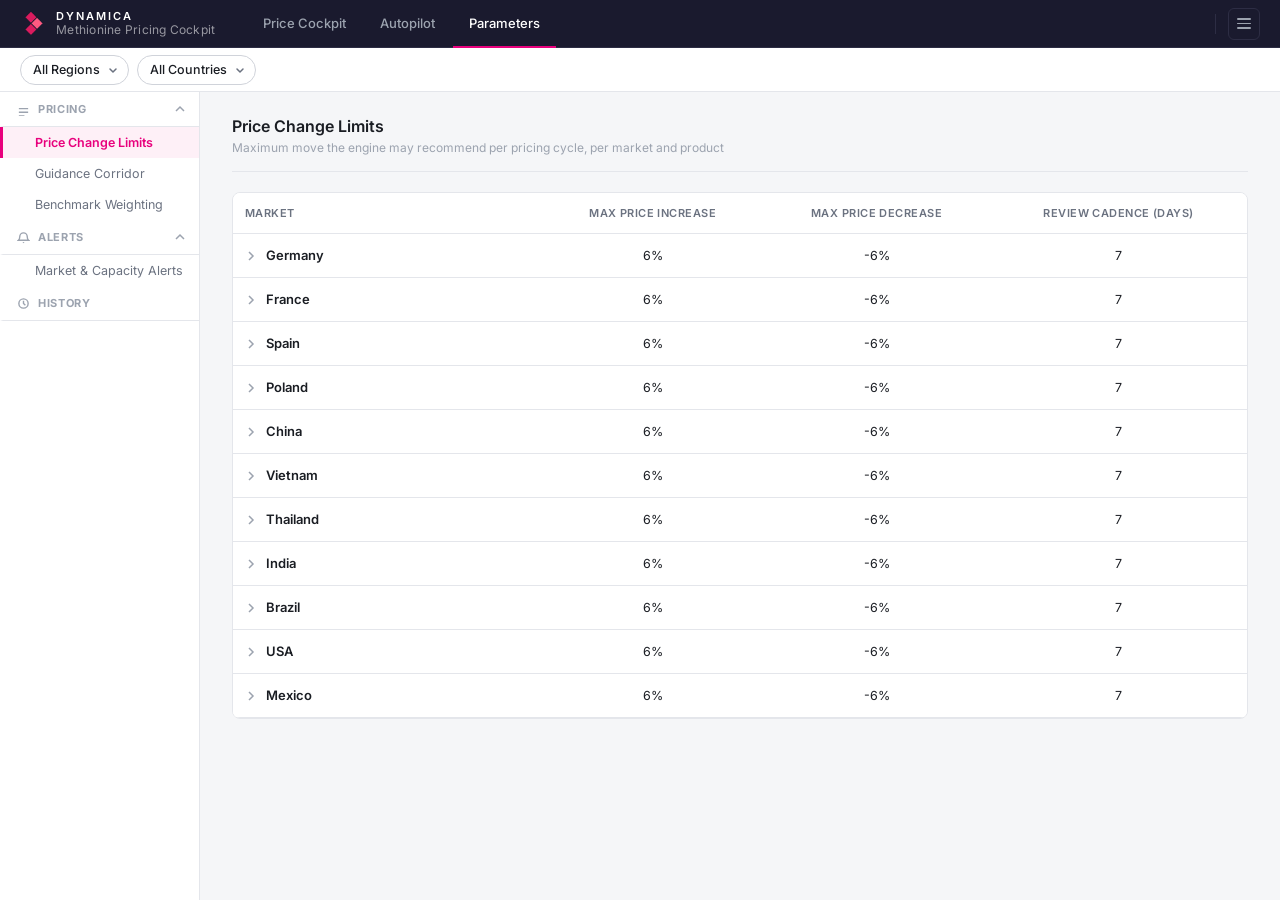
==== commit 69d00ef4: "Indent country and product rows; remove Pricing Manager - Region › Country › Product now step in vis" ====
--- a/adisseo/parameters.html
+++ b/adisseo/parameters.html
@@ -94,7 +94,6 @@
     filters: [
       { id: 'state',     label: 'Regions',          items: [...new Set(COMMUNITIES.map(c => c.regionName))] },
       { id: 'community', label: 'Countries',        items: COMMUNITIES.map(c => c.name) },
-      { id: 'rm',        label: 'Pricing Managers', items: [...new Set(COMMUNITIES.map(c => c.pm))] },
     ],
     storageKey: 'adisseo_params_filters',
     onChange: renderParamPanel,
@@ -161,11 +160,10 @@
 
 // ── Filter helper ────────────────────────────────────────
 function getFilteredCommunities() {
-  const sf=getMsValues('state'),cf=getMsValues('community'),rf=getMsValues('rm');
+  const sf=getMsValues('state'),cf=getMsValues('community');
   return PARAMETERS_DATA.filter(c=>{
     if(sf.length&&!sf.includes(c.regionName))return false;
     if(cf.length&&!cf.includes(c.name))return false;
-    if(rf.length&&!rf.includes(c.pm))return false;
     return true;
   });
 }
